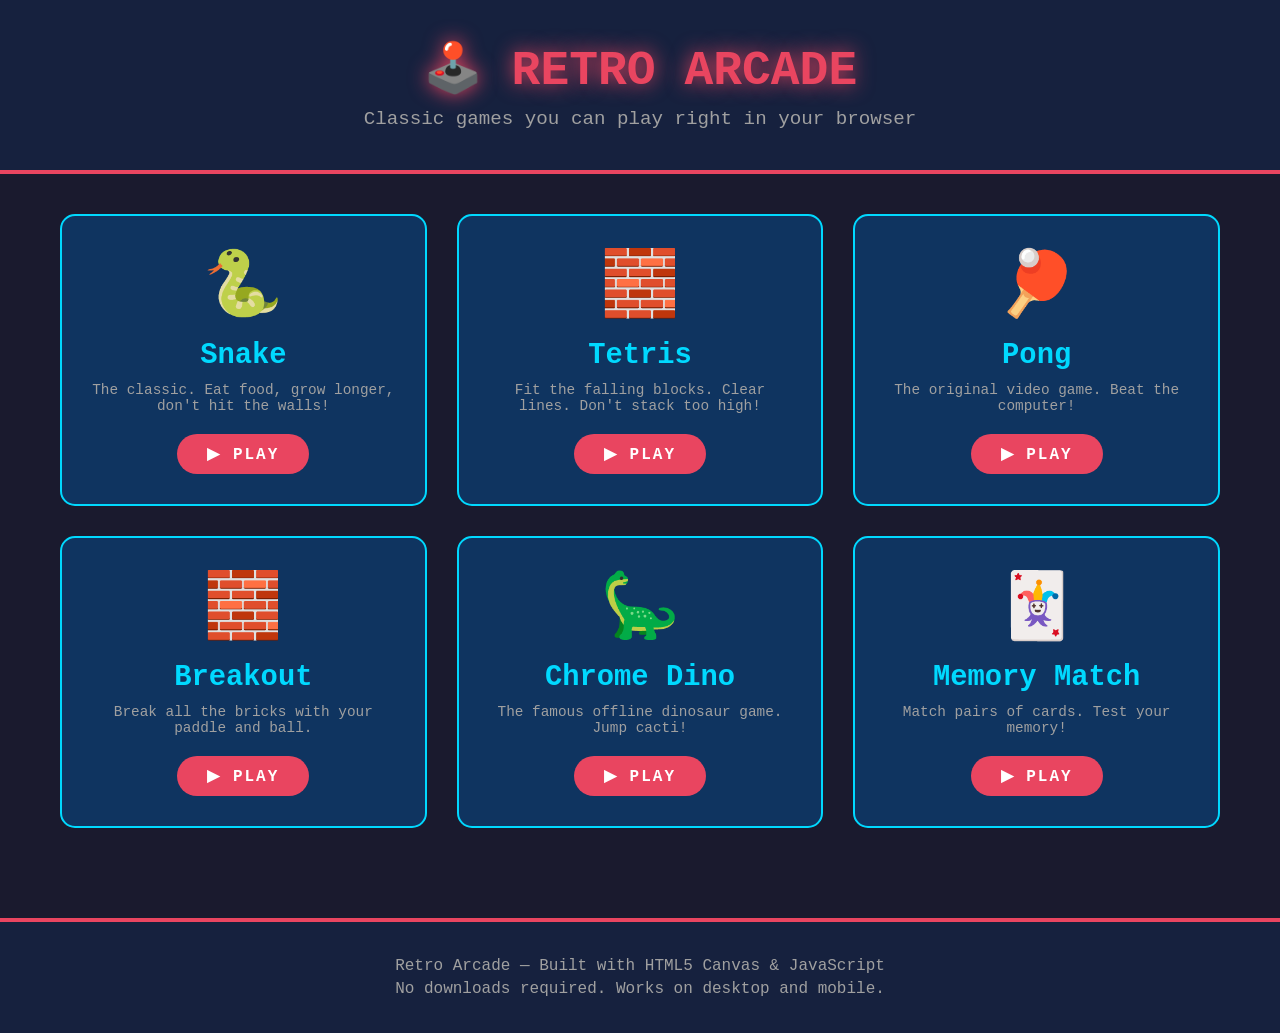
==== index.html @ 5d9f443b "Initial commit: Retro Arcade with 6 playable games" ====
<!DOCTYPE html>
<html lang="en">
<head>
    <meta charset="UTF-8">
    <meta name="viewport" content="width=device-width, initial-scale=1.0">
    <title>Retro Arcade — Classic Browser Games</title>
    <link rel="stylesheet" href="styles.css">
</head>
<body>
    <header class="site-header">
        <div class="container">
            <div class="brand">
                <h1>🕹️ RETRO ARCADE</h1>
                <p class="tagline">Classic games you can play right in your browser</p>
            </div>
        </div>
    </header>

    <main class="container">
        <div class="games-grid">
            
            <div class="game-card" onclick="openGame('snake')">
                <div class="game-icon">🐍</div>
                <h2>Snake</h2>
                <p>The classic. Eat food, grow longer, don't hit the walls!</p>
                <span class="play-btn">▶ Play</span>
            </div>

            <div class="game-card" onclick="openGame('tetris')">
                <div class="game-icon">🧱</div>
                <h2>Tetris</h2>
                <p>Fit the falling blocks. Clear lines. Don't stack too high!</p>
                <span class="play-btn">▶ Play</span>
            </div>

            <div class="game-card" onclick="openGame('pong')">
                <div class="game-icon">🏓</div>
                <h2>Pong</h2>
                <p>The original video game. Beat the computer!</p>
                <span class="play-btn">▶ Play</span>
            </div>

            <div class="game-card" onclick="openGame('breakout')">
                <div class="game-icon">🧱</div>
                <h2>Breakout</h2>
                <p>Break all the bricks with your paddle and ball.</p>
                <span class="play-btn">▶ Play</span>
            </div>

            <div class="game-card" onclick="openGame('dino')">
                <div class="game-icon">🦕</div>
                <h2>Chrome Dino</h2>
                <p>The famous offline dinosaur game. Jump cacti!</p>
                <span class="play-btn">▶ Play</span>
            </div>

            <div class="game-card" onclick="openGame('memory')">
                <div class="game-icon">🃏</div>
                <h2>Memory Match</h2>
                <p>Match pairs of cards. Test your memory!</p>
                <span class="play-btn">▶ Play</span>
            </div>

        </div>
    </main>

    <!-- Game Modal -->
    <div id="gameModal" class="modal">
        <div class="modal-content">
            <span class="close" onclick="closeGame()">&times;</span>
            <h2 id="gameTitle">Game</h2>
            <canvas id="gameCanvas"></canvas>
            <div class="game-controls">
                <p id="gameInstructions">Use arrow keys to play</p>
                <button onclick="resetGame()">↻ Restart</button>
            </div>
        </div>
    </div>

    <footer class="site-footer">
        <div class="container">
            <p>Retro Arcade — Built with HTML5 Canvas & JavaScript</p>
            <p>No downloads required. Works on desktop and mobile.</p>
        </div>
    </footer>

    <script src="games.js"></script>
</body>
</html>
---- styles.css ----
:root {
    --bg-primary: #1a1a2e;
    --bg-secondary: #16213e;
    --bg-card: #0f3460;
    --accent: #e94560;
    --accent-green: #00d9ff;
    --text-primary: #eaeaea;
    --text-secondary: #a0a0a0;
}

* {
    margin: 0;
    padding: 0;
    box-sizing: border-box;
}

body {
    font-family: 'Courier New', monospace;
    background: var(--bg-primary);
    color: var(--text-primary);
    min-height: 100vh;
}

.container {
    max-width: 1200px;
    margin: 0 auto;
    padding: 0 20px;
}

/* Header */
.site-header {
    background: var(--bg-secondary);
    padding: 40px 0;
    text-align: center;
    border-bottom: 4px solid var(--accent);
}

.brand h1 {
    font-size: 3rem;
    color: var(--accent);
    text-shadow: 0 0 20px var(--accent);
    margin-bottom: 10px;
}

.tagline {
    color: var(--text-secondary);
    font-size: 1.2rem;
}

/* Games Grid */
.games-grid {
    display: grid;
    grid-template-columns: repeat(auto-fit, minmax(300px, 1fr));
    gap: 30px;
    padding: 40px 0;
}

.game-card {
    background: var(--bg-card);
    border: 2px solid var(--accent-green);
    border-radius: 15px;
    padding: 30px;
    text-align: center;
    cursor: pointer;
    transition: all 0.3s;
    position: relative;
    overflow: hidden;
}

.game-card:hover {
    transform: translateY(-10px);
    box-shadow: 0 20px 40px rgba(0, 217, 255, 0.3);
    border-color: var(--accent);
}

.game-icon {
    font-size: 4rem;
    margin-bottom: 15px;
}

.game-card h2 {
    color: var(--accent-green);
    font-size: 1.8rem;
    margin-bottom: 10px;
}

.game-card p {
    color: var(--text-secondary);
    margin-bottom: 20px;
    font-size: 0.9rem;
}

.play-btn {
    display: inline-block;
    background: var(--accent);
    color: white;
    padding: 10px 30px;
    border-radius: 25px;
    font-weight: bold;
    text-transform: uppercase;
    letter-spacing: 2px;
}

/* Modal */
.modal {
    display: none;
    position: fixed;
    top: 0;
    left: 0;
    width: 100%;
    height: 100%;
    background: rgba(0, 0, 0, 0.9);
    z-index: 1000;
    justify-content: center;
    align-items: center;
}

.modal-content {
    background: var(--bg-secondary);
    border: 3px solid var(--accent-green);
    border-radius: 15px;
    padding: 20px;
    position: relative;
    max-width: 90vw;
}

.close {
    position: absolute;
    top: 10px;
    right: 20px;
    font-size: 2rem;
    cursor: pointer;
    color: var(--accent);
}

.close:hover {
    color: white;
}

#gameCanvas {
    border: 2px solid var(--accent-green);
    background: black;
    display: block;
    margin: 20px auto;
    max-width: 100%;
}

.game-controls {
    text-align: center;
    padding: 10px;
}

.game-controls button {
    background: var(--accent);
    color: white;
    border: none;
    padding: 10px 20px;
    border-radius: 5px;
    cursor: pointer;
    font-family: 'Courier New', monospace;
    font-size: 1rem;
}

.game-controls button:hover {
    background: var(--accent-green);
}

/* Footer */
.site-footer {
    background: var(--bg-secondary);
    padding: 30px 0;
    text-align: center;
    border-top: 4px solid var(--accent);
    margin-top: 50px;
}

.site-footer p {
    color: var(--text-secondary);
    margin: 5px 0;
}

/* Responsive */
@media (max-width: 768px) {
    .brand h1 {
        font-size: 2rem;
    }
    
    .games-grid {
        grid-template-columns: 1fr;
    }
    
    #gameCanvas {
        width: 100%;
        height: auto;
    }
}
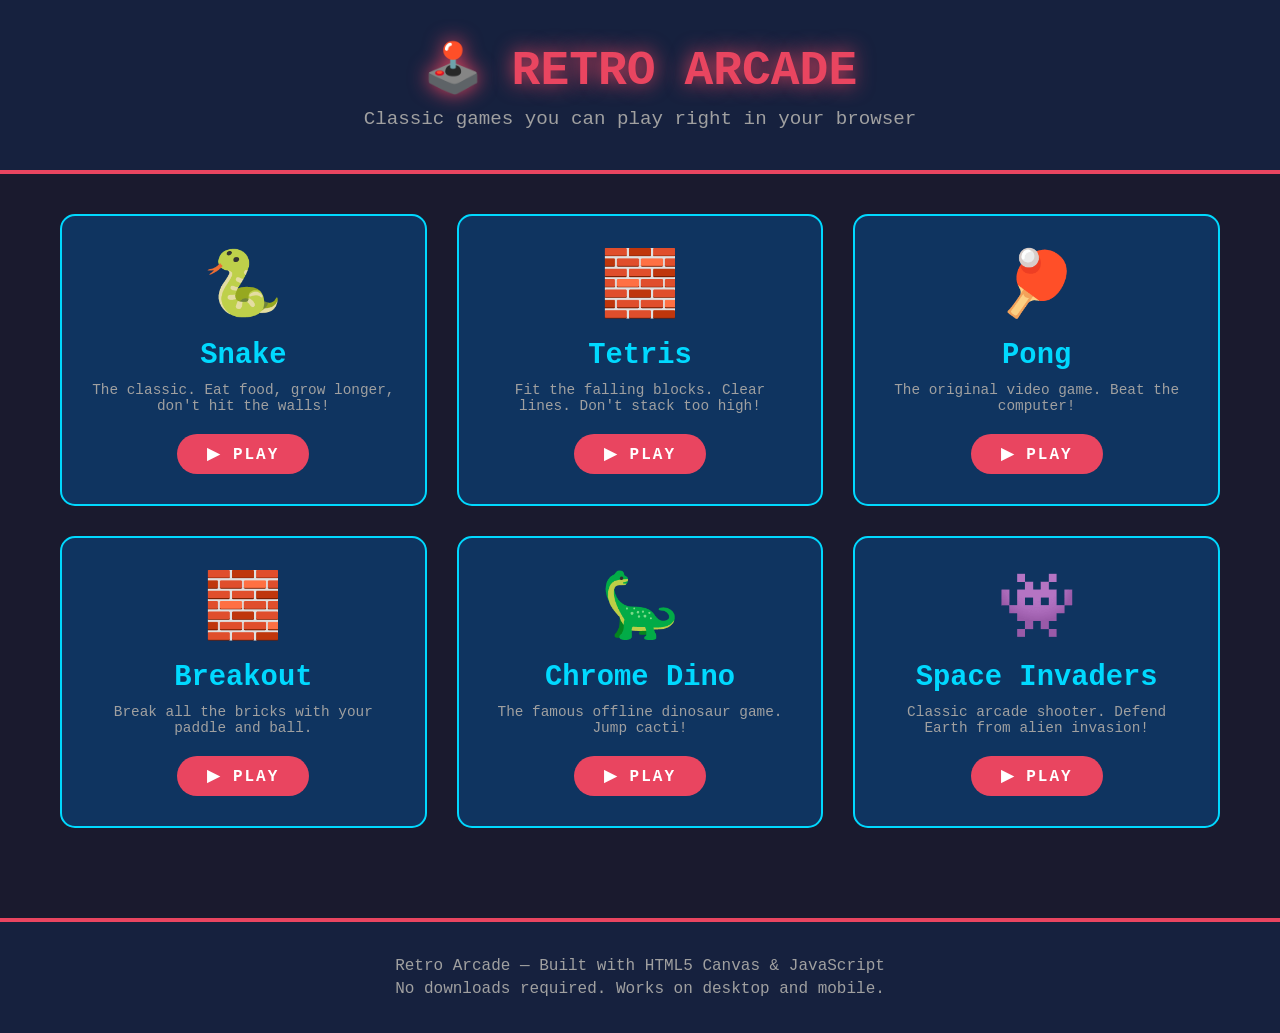
==== commit 484ec4ea: "Add Space Invaders game with mobile controls" ====
--- a/index.html
+++ b/index.html
@@ -2,8 +2,10 @@
 <html lang="en">
 <head>
     <meta charset="UTF-8">
-    <meta name="viewport" content="width=device-width, initial-scale=1.0">
-    <title>Retro Arcade — Classic Browser Games</title>
+    <meta name="viewport" content="width=device-width, initial-scale=1.0, maximum-scale=1.0, user-scalable=no">
+    <meta name="apple-mobile-web-app-capable" content="yes">
+    <meta name="mobile-web-app-capable" content="yes">
+    <title>🕹️ Retro Arcade — Mobile Games</title>
     <link rel="stylesheet" href="styles.css">
 </head>
 <body>
@@ -54,10 +56,10 @@
                 <span class="play-btn">▶ Play</span>
             </div>
 
-            <div class="game-card" onclick="openGame('memory')">
-                <div class="game-icon">🃏</div>
-                <h2>Memory Match</h2>
-                <p>Match pairs of cards. Test your memory!</p>
+            <div class="game-card" onclick="openGame('invaders')">
+                <div class="game-icon">👾</div>
+                <h2>Space Invaders</h2>
+                <p>Classic arcade shooter. Defend Earth from alien invasion!</p>
                 <span class="play-btn">▶ Play</span>
             </div>
 
@@ -70,6 +72,30 @@
             <span class="close" onclick="closeGame()">&times;</span>
             <h2 id="gameTitle">Game</h2>
             <canvas id="gameCanvas"></canvas>
+            
+            <!-- Mobile Touch Controls -->
+            <div id="mobileControls" class="mobile-controls">
+                <!-- Snake/Tetris D-Pad -->
+                <div id="dpad" class="dpad" style="display:none;">
+                    <div class="dpad-row">
+                        <button class="dpad-btn" id="btnUp">▲</button>
+                    </div>
+                    <div class="dpad-row">
+                        <button class="dpad-btn" id="btnLeft">◀</button>
+                        <button class="dpad-btn" id="btnDown">▼</button>
+                        <button class="dpad-btn" id="btnRight">▶</button>
+                    </div>
+                </div>
+                
+                <!-- Action Buttons -->
+                <div id="actionButtons" class="action-buttons" style="display:none;">
+                    <button class="action-btn" id="btnAction">JUMP / ACTION</button>
+                </div>
+                
+                <!-- Memory Game Grid (touch areas) -->
+                <div id="memoryTouch" class="memory-touch" style="display:none;"></div>
+            </div>
+            
             <div class="game-controls">
                 <p id="gameInstructions">Use arrow keys to play</p>
                 <button onclick="resetGame()">↻ Restart</button>
--- a/styles.css
+++ b/styles.css
@@ -179,18 +179,105 @@
     margin: 5px 0;
 }
 
-/* Responsive */
+/* Mobile Controls */
+.mobile-controls {
+    display: none;
+    padding: 10px;
+}
+
+.dpad {
+    display: flex;
+    flex-direction: column;
+    align-items: center;
+    gap: 5px;
+}
+
+.dpad-row {
+    display: flex;
+    gap: 5px;
+}
+
+.dpad-btn {
+    width: 60px;
+    height: 60px;
+    font-size: 24px;
+    background: rgba(0, 217, 255, 0.2);
+    border: 2px solid var(--accent-green);
+    color: var(--accent-green);
+    border-radius: 10px;
+    touch-action: manipulation;
+    -webkit-tap-highlight-color: transparent;
+    user-select: none;
+}
+
+.dpad-btn:active {
+    background: var(--accent-green);
+    color: black;
+}
+
+.action-buttons {
+    display: flex;
+    justify-content: center;
+    padding: 10px;
+}
+
+.action-btn {
+    width: 120px;
+    height: 60px;
+    font-size: 16px;
+    font-family: 'Courier New', monospace;
+    background: var(--accent);
+    border: none;
+    color: white;
+    border-radius: 10px;
+    touch-action: manipulation;
+    -webkit-tap-highlight-color: transparent;
+}
+
+.action-btn:active {
+    background: var(--accent-green);
+}
+
+/* Show mobile controls on touch devices */
+@media (hover: none) and (pointer: coarse) {
+    .mobile-controls {
+        display: block;
+    }
+}
+
+/* Mobile responsive canvas */
 @media (max-width: 768px) {
     .brand h1 {
-        font-size: 2rem;
+        font-size: 1.5rem;
+    }
+    
+    .tagline {
+        font-size: 0.9rem;
     }
     
     .games-grid {
         grid-template-columns: 1fr;
+        gap: 15px;
+        padding: 20px 0;
+    }
+    
+    .game-card {
+        padding: 20px;
+    }
+    
+    .game-icon {
+        font-size: 3rem;
+    }
+    
+    .modal-content {
+        width: 100%;
+        max-width: 100%;
+        margin: 0;
+        border-radius: 0;
     }
     
     #gameCanvas {
         width: 100%;
-        height: auto;
-    }
-}
+        max-width: 100%;
+    }
+}
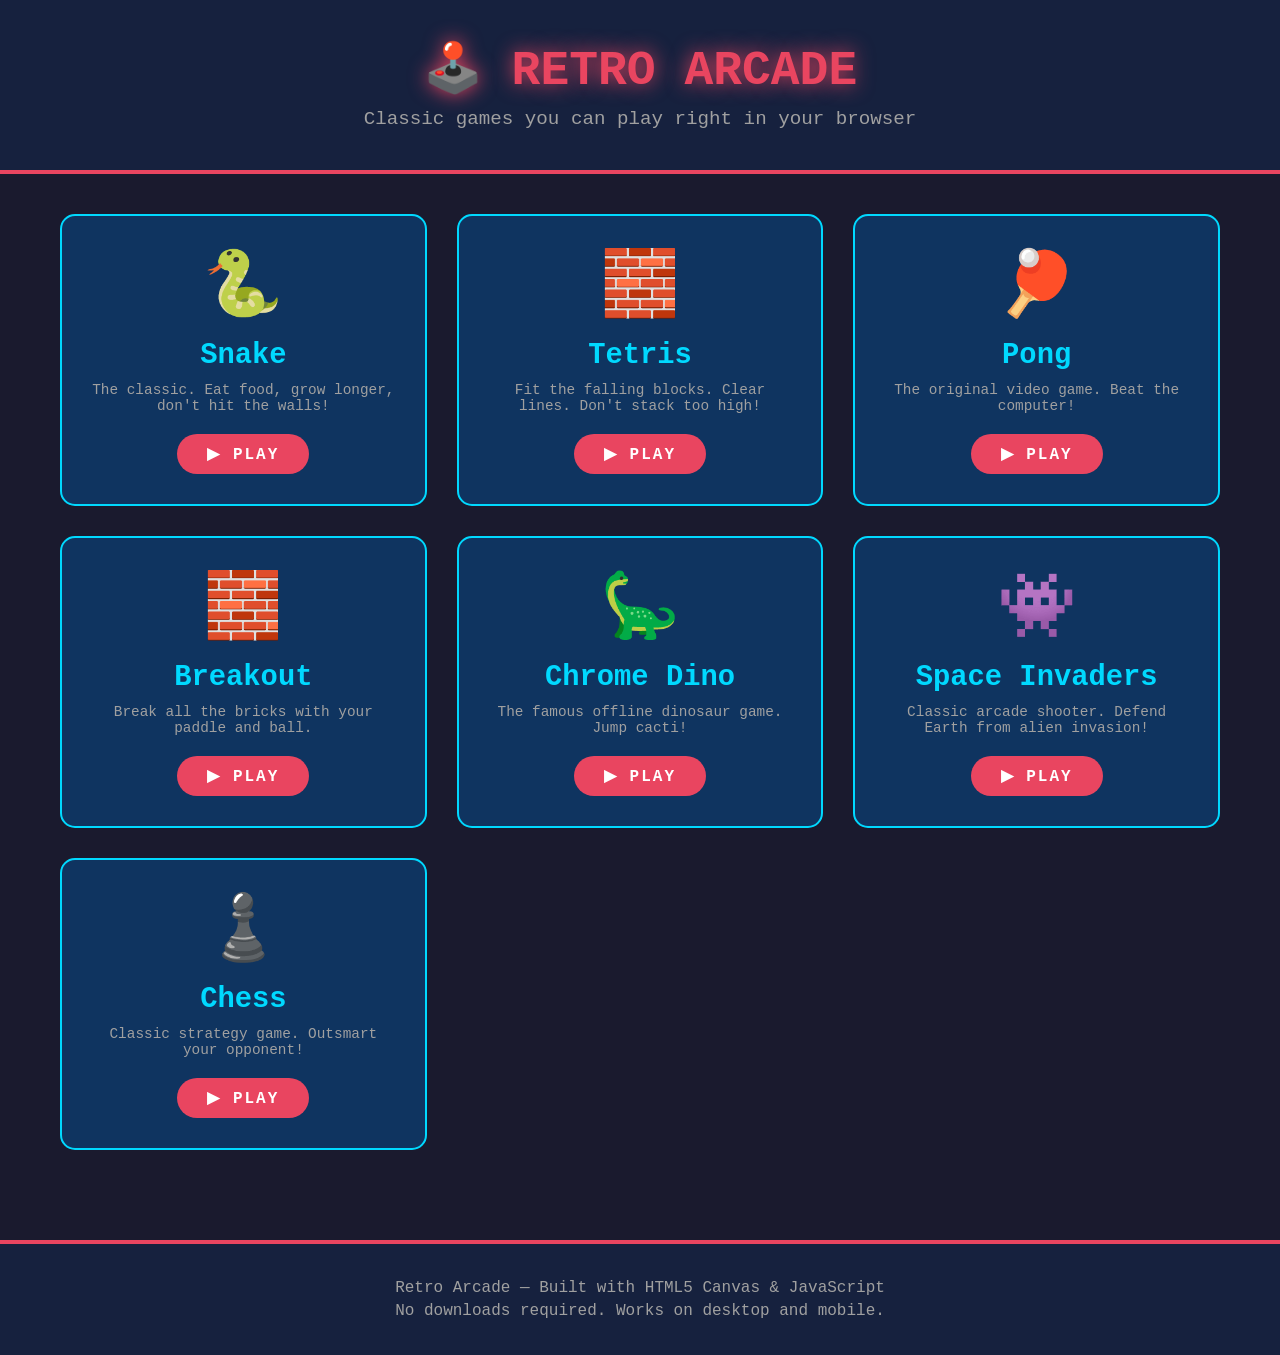
==== commit 773aa4dc: "Add Chess game to arcade" ====
--- a/index.html
+++ b/index.html
@@ -63,6 +63,13 @@
                 <span class="play-btn">▶ Play</span>
             </div>
 
+            <div class="game-card" onclick="openGame('chess')">
+                <div class="game-icon">♟️</div>
+                <h2>Chess</h2>
+                <p>Classic strategy game. Outsmart your opponent!</p>
+                <span class="play-btn">▶ Play</span>
+            </div>
+
         </div>
     </main>
 
@@ -110,6 +117,7 @@
         </div>
     </footer>
 
-    <script src="games.js"></script>
+    <script src="chess.js?v=1"></script>
+    <script src="games.js?v=4"></script>
 </body>
 </html>
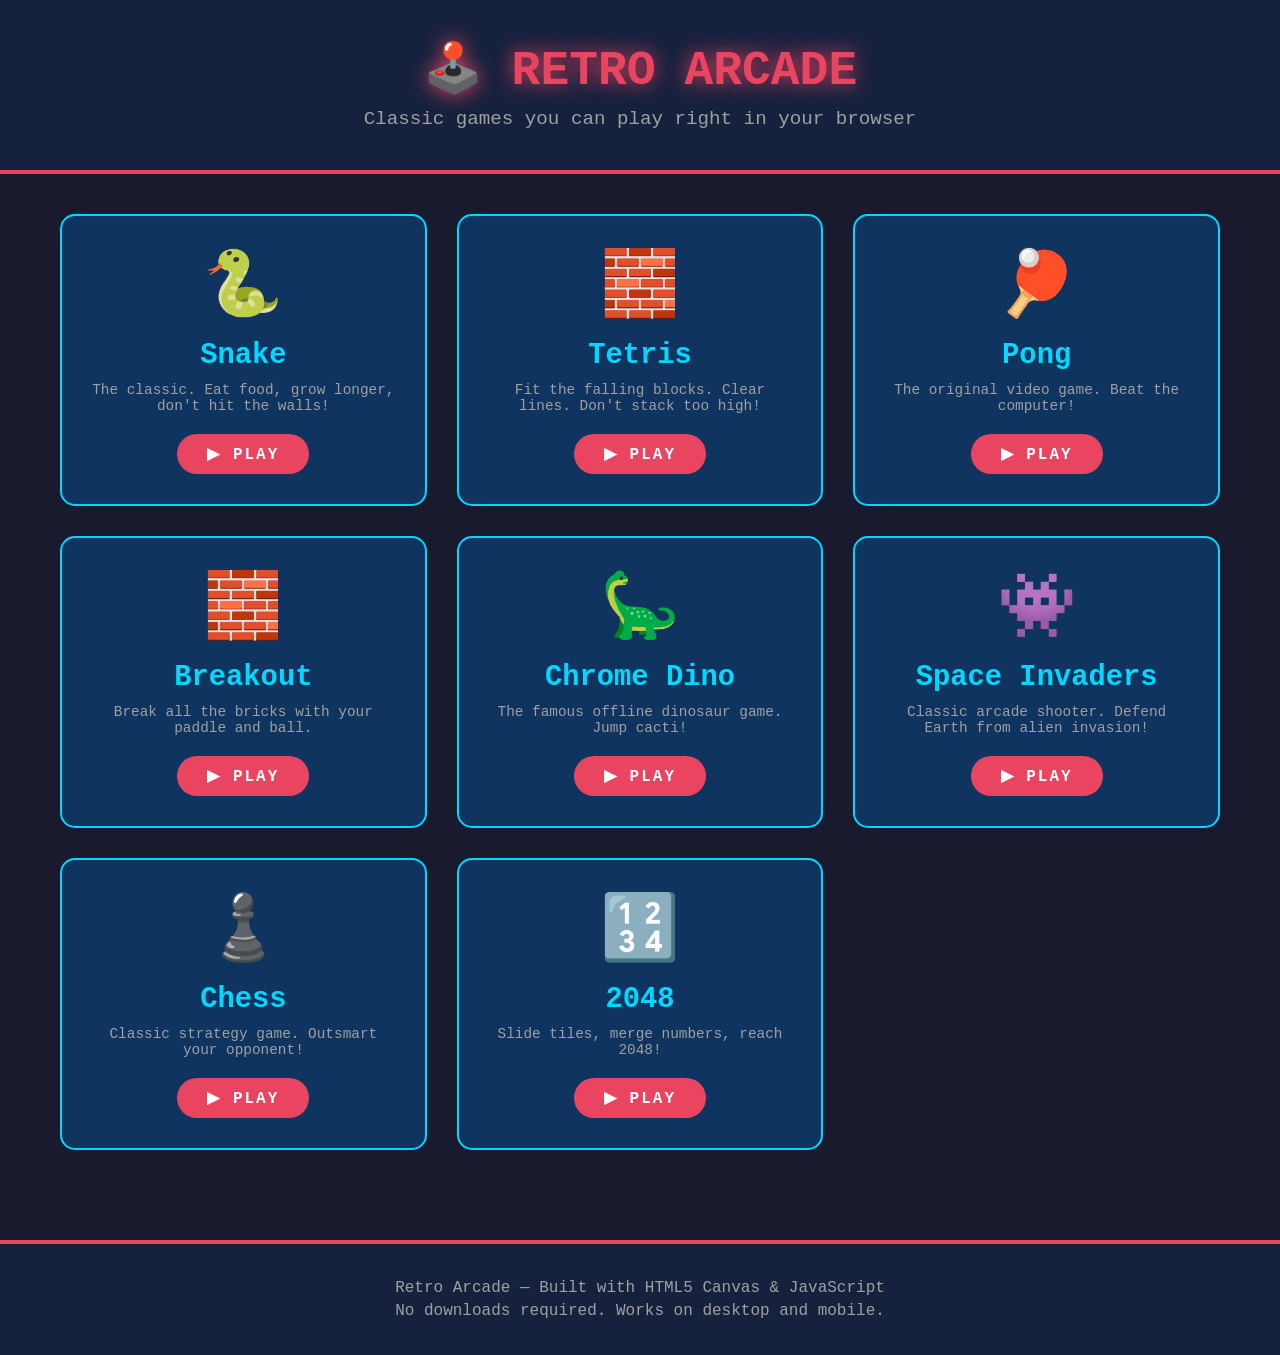
==== commit 9cf00ed1: "Add 2048 game to arcade" ====
--- a/index.html
+++ b/index.html
@@ -70,6 +70,13 @@
                 <span class="play-btn">▶ Play</span>
             </div>
 
+            <div class="game-card" onclick="openGame('game2048')">
+                <div class="game-icon">🔢</div>
+                <h2>2048</h2>
+                <p>Slide tiles, merge numbers, reach 2048!</p>
+                <span class="play-btn">▶ Play</span>
+            </div>
+
         </div>
     </main>
 
